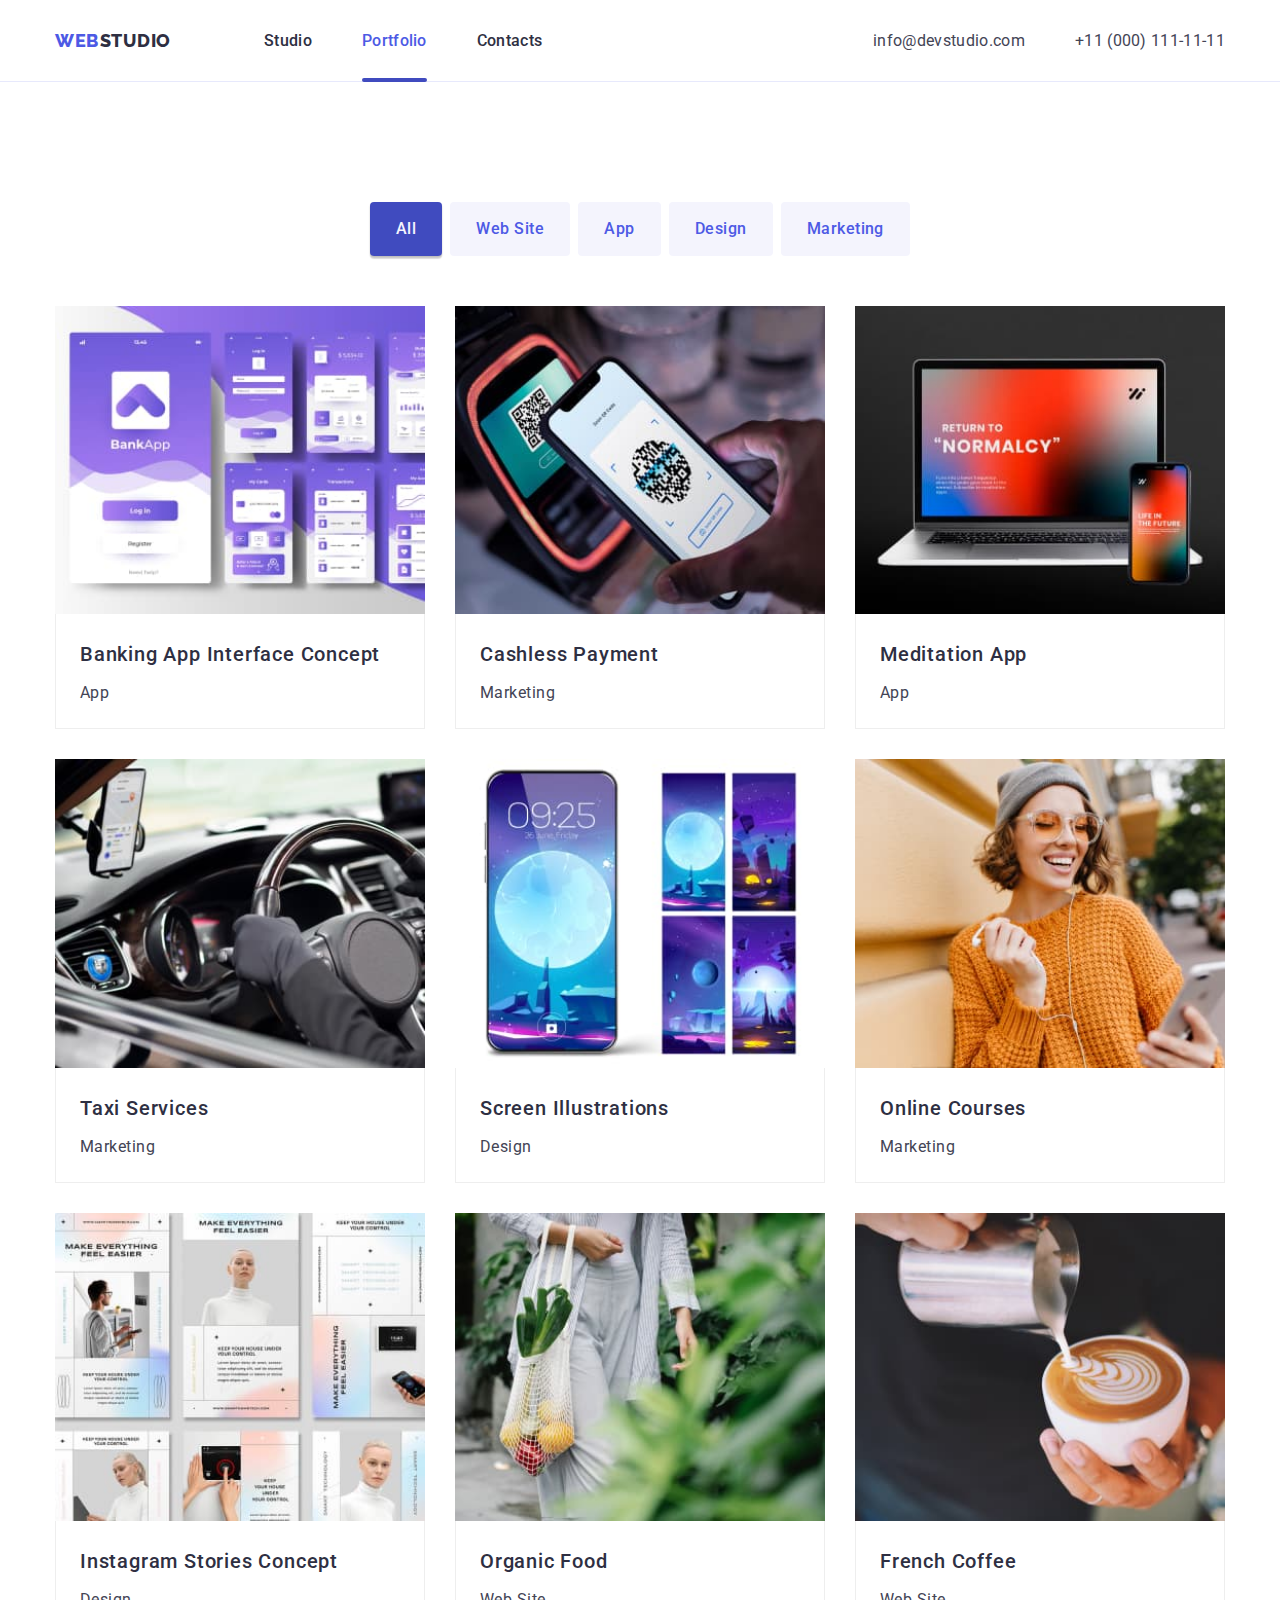
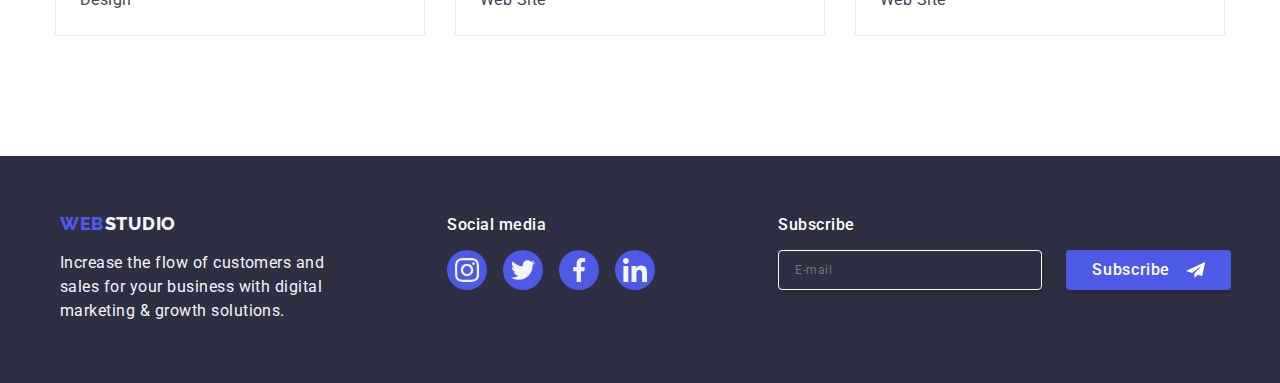
==== portfolio.html @ a4dcc3cc "first commit" ====
<!DOCTYPE html>
<html lang="en">
  <head>
    <meta charset="UTF-8" />
    <meta name="viewport" content="width=device-width, initial-scale=1.0" />
    <title>Portfolio</title>
    <link rel="preconnect" href="https://fonts.googleapis.com" />
    <link rel="preconnect" href="https://fonts.gstatic.com" crossorigin />

    <!-- Fonts -->
    <link
      href="https://fonts.googleapis.com/css2?family=Raleway:wght@800&family=Roboto:wght@400;500;700;900&display=swap"
      rel="stylesheet"
    />
    <!-- Normalizer -->
    <link
      rel="stylesheet"
      href="https://cdnjs.cloudflare.com/ajax/libs/modern-normalize/2.0.0/modern-normalize.min.css"
    />
    <!-- CSS -->
    <link rel="stylesheet" href="./css/styles.css" />
  </head>
  <body>
    <!-- Page Header -->
    <header class="page-header">
      <!-- Navigation -->
      <div class="container menu">
        <nav class="navigation">
          <a class="logo-link" href="index.html">
            <span class="logo">WEB</span>
            <span class="studio">STUDIO</span>
          </a>

          <ul class="nav-menu list">
            <li class="item">
              <a class="page link" href="index.html">Studio</a>
            </li>
            <li class="item">
              <a
                class="page current link"
                href="./portfolio.html"
                rel="noopener norefer"
                >Portfolio</a
              >
            </li>
            <li class="item">
              <a class="page link" href="#">Contacts</a>
            </li>
          </ul>
        </nav>

        <!-- Address -->
        <ul class="contacts-menu list">
          <li class="item">
            <a class="contact link" href="mailto:info@devstudio.com"
              >info@devstudio.com</a
            >
          </li>
          <li class="item">
            <a class="contact link" href="tel:+110001111111"
              >+11 (000) 111-11-11</a
            >
          </li>
        </ul>
      </div>
    </header>
    <!-- Main -->
    <main>
      <!-- Buttons Section -->
      <section class="section">
        <div class="container">
          <ul class="filters list">
            <li class="space">
              <button class="button filter current" type="button">All</button>
            </li>
            <li class="space">
              <button class="button filter" type="button">Web Site</button>
            </li>
            <li class="space">
              <button class="button filter" type="button">App</button>
            </li>
            <li class="space">
              <button class="button filter" type="button">Design</button>
            </li>
            <li class="space">
              <button class="button filter" type="button">Marketing</button>
            </li>
          </ul>

          <!-- Images Section -->
          <ul class="projects list">
            <li class="project-card">
              <a href="#" class="project link">
                <div class="cover">
                  <img
                    src="./images/banking.jpg"
                    alt="banking"
                    width="370"
                    height="294"
                    class="image"
                  />
                  <p class="cover text">
                    14 Stylish and User-Friendly App Design Concepts · Task
                    Manager App · Calorie Tracker App · Exotic Fruit Ecommerce
                    App · Cloud Storage App
                  </p>
                </div>
                <div class="substrate">
                  <h3 class="name">Banking App Interface Concept</h3>
                  <p class="type">App</p>
                </div>
              </a>
            </li>
            <li class="project-card">
              <a href="#" class="project link">
                <div class="cover">
                  <img
                    src="./images/cashless.jpg"
                    alt="cashless payment"
                    width="370"
                    height="294"
                    class="image"
                  />
                  <p class="cover text">
                    14 Stylish and User-Friendly App Design Concepts · Task
                    Manager App · Calorie Tracker App · Exotic Fruit Ecommerce
                    App · Cloud Storage App
                  </p>
                </div>
                <div class="substrate">
                  <h3 class="name">Cashless Payment</h3>
                  <p class="type">Marketing</p>
                </div>
              </a>
            </li>
            <li class="project-card">
              <a href="#" class="project link">
                <div class="cover">
                  <img
                    src="./images/meditation.jpg"
                    alt="meditation app"
                    width="370"
                    height="294"
                    class="image"
                  />
                  <p class="cover text">
                    14 Stylish and User-Friendly App Design Concepts · Task
                    Manager App · Calorie Tracker App · Exotic Fruit Ecommerce
                    App · Cloud Storage App
                  </p>
                </div>
                <div class="substrate">
                  <h3 class="name">Meditation App</h3>
                  <p class="type">App</p>
                </div>
              </a>
            </li>
            <li class="project-card">
              <a href="#" class="project link">
                <div class="cover">
                  <img
                    src="./images/taxiservices.jpg"
                    alt="taxi services"
                    width="370"
                    height="294"
                    class="image"
                  />
                  <p class="cover text">
                    14 Stylish and User-Friendly App Design Concepts · Task
                    Manager App · Calorie Tracker App · Exotic Fruit Ecommerce
                    App · Cloud Storage App
                  </p>
                </div>
                <div class="substrate">
                  <h3 class="name">Taxi Services</h3>
                  <p class="type">Marketing</p>
                </div>
              </a>
            </li>
            <li class="project-card">
              <a href="#" class="project link">
                <div class="cover">
                  <img
                    src="./images/screen.jpg"
                    alt="screen illustrations"
                    width="370"
                    height="294"
                    class="image"
                  />
                  <p class="cover text">
                    14 Stylish and User-Friendly App Design Concepts · Task
                    Manager App · Calorie Tracker App · Exotic Fruit Ecommerce
                    App · Cloud Storage App
                  </p>
                </div>
                <div class="substrate">
                  <h3 class="name">Screen Illustrations</h3>
                  <p class="type">Design</p>
                </div>
              </a>
            </li>
            <li class="project-card">
              <a href="#" class="project link">
                <div class="cover">
                  <img
                    src="./images/onlinecourses.jpg"
                    alt="onlinecourses"
                    width="370"
                    height="294"
                    class="image"
                  />
                  <p class="cover text">
                    14 Stylish and User-Friendly App Design Concepts · Task
                    Manager App · Calorie Tracker App · Exotic Fruit Ecommerce
                    App · Cloud Storage App
                  </p>
                </div>
                <div class="substrate">
                  <h3 class="name">Online Courses</h3>
                  <p class="type">Marketing</p>
                </div>
              </a>
            </li>
            <li class="project-card">
              <a href="#" class="project link">
                <div class="cover">
                  <img
                    src="./images/stories.jpg"
                    alt="stories"
                    width="370"
                    height="294"
                    class="image"
                  />
                  <p class="cover text">
                    14 Stylish and User-Friendly App Design Concepts · Task
                    Manager App · Calorie Tracker App · Exotic Fruit Ecommerce
                    App · Cloud Storage App
                  </p>
                </div>
                <div class="substrate">
                  <h3 class="name">Instagram Stories Concept</h3>
                  <p class="type">Design</p>
                </div>
              </a>
            </li>
            <li class="project-card">
              <a href="#" class="project link">
                <div class="cover">
                  <img
                    src="./images/organic.jpg"
                    alt="organic"
                    width="370"
                    height="294"
                    class="image"
                  />
                  <p class="cover text">
                    14 Stylish and User-Friendly App Design Concepts · Task
                    Manager App · Calorie Tracker App · Exotic Fruit Ecommerce
                    App · Cloud Storage App
                  </p>
                </div>
                <div class="substrate">
                  <h3 class="name">Organic Food</h3>
                  <p class="type">Web Site</p>
                </div>
              </a>
            </li>
            <li class="project-card">
              <a href="#" class="project link">
                <div class="cover">
                  <img
                    src="./images/coffee.jpg"
                    alt="coffee"
                    width="370"
                    height="294"
                    class="image"
                  />
                  <p class="cover text">
                    14 Stylish and User-Friendly App Design Concepts · Task
                    Manager App · Calorie Tracker App · Exotic Fruit Ecommerce
                    App · Cloud Storage App
                  </p>
                </div>
                <div class="substrate">
                  <h3 class="name">French Coffee</h3>
                  <p class="type">Web Site</p>
                </div>
              </a>
            </li>
          </ul>
        </div>
      </section>
      <!-- Footer -->
      <footer class="page-footer">
        <div class="container">
          <div class="footer">
            <div class="footer-address">
              <a class="logo-link" href="index.html">
                <span class="logo">WEB</span>
                <span class="studio-footer">STUDIO</span>
              </a>
              <p class="footer-description">
                Increase the flow of customers and<br />
                sales for your business with digital<br />
                marketing & growth solutions.
              </p>
            </div>

            <div class="footer-block">
              <b class="footer-heading">Social media</b>
              <ul class="social-footer list">
                <li class="circle">
                  <a
                    href="https://www.instagram.com/"
                    target="_blank"
                    rel="nopener norefer"
                    class="link"
                    aria-label="Link to Instagram"
                  >
                    <svg class="icons" width="20" height="20">
                      <use href="./images/icons.svg#instagram"></use>
                    </svg>
                  </a>
                </li>
                <li class="circle">
                  <a
                    href="https://www.twitter.com/"
                    target="_blank"
                    rel="nopener norefer"
                    class="link"
                    aria-label="Link to Twitter"
                  >
                    <svg class="icons" width="16" height="16">
                      <use href="./images/icons.svg#twitter"></use>
                    </svg>
                  </a>
                </li>
                <li class="circle">
                  <a
                    href="https://www.facebook.com/"
                    target="_blank"
                    rel="nopener norefer"
                    class="link"
                    aria-label="Link to Facebook"
                  >
                    <svg class="icons" width="16" height="16">
                      <use href="./images/icons.svg#facebook"></use>
                    </svg>
                  </a>
                </li>
                <li class="circle">
                  <a
                    href="https://www.linkedin.com/"
                    target="_blank"
                    rel="nopener norefer"
                    class="link"
                    aria-label="Link to Linkedin"
                  >
                    <svg class="icons" width="16" height="16">
                      <use href="./images/icons.svg#linkedin"></use>
                    </svg>
                  </a>
                </li>
              </ul>
            </div>
            <div class="footer-block">
              <b class="footer-heading">Subscribe</b>
              <form
                class="footer-form"
                name="signup"
                autocomplete="on"
                novalidate
              >
                <label>
                  <input
                    class="footer-field"
                    type="email"
                    name="email"
                    placeholder="E-mail"
                    required
                  />
                </label>

                <button class="button subscribe" type="submit">
                  Subscribe
                  <svg class="paperplane" width="24" height="24">
                    <use href="./images/icons.svg#paperplane"></use>
                  </svg>
                </button>
              </form>
            </div>
          </div>
        </div>
      </footer>
    </main>
  </body>
</html>
---- css/styles.css ----
/* -- CSS Variables -- */
:root {
  --iris: #4d5ae5;
  --ocean: #404bbf;
  --navy-blue: #2e2f42;
  --slate: #434455;
  --light-slate: #8e8f99;
  --cornflower: #e7e9fc;
  --cloud: #f4f4fd;
  --navy-blue-modal: #2e2f42;
  --grey: #2e2f42;
  --white: #ffffff;
  --dairy: #fcfcfc;
  --green: #31d0aa;
}

h1,
h2,
h3,
h4,
h5,
h6,
p {
  margin: 0;
}

html {
  box-sizing: border-box;
}

*,
*::before,
*::after {
  box-sizing: inherit;
}

img {
  display: block;
  max-width: 100%;
  height: auto;
}

.link {
  text-decoration: none;
  color: inherit;
}
.list {
  list-style: none;
  padding: 0;
  margin: 0;
}
body {
  font-family: "Roboto", sans-serif;
  font-size: 16px;
  letter-spacing: 0.03em;
  color: var(--slate);
  background-color: var(--white);
}
.container {
  width: 1200px;
  padding: 0 15px;
  /* margin-left: 0 auto;
  margin-right: 0 auto; */
  margin: 0 auto;
}

.section {
  padding: 120px 0px;
}
.section.no-top-padding {
  padding-top: 0;
}
/* -- General Style --  */
.navigation,
.nav-menu,
.contacts-menu,
.menu {
  display: flex;
  align-items: center;
}

.logo-link {
  text-decoration: none;
  font-family: "Raleway", sans-serif;
  font-size: 0px;
  font-weight: 800;
}

.logo-link > span {
  font-size: 18px;
  line-height: 1.17;
  letter-spacing: 0.04em;
}
.logo,
.studio {
  display: inline-block;
}

.logo {
  color: var(--iris);
}
.studio {
  color: var(--navy-blue);
}

.button {
  font-family: inherit;
  font-size: 16px;
  font-size: 16px;
  border-radius: 4px;
  letter-spacing: 0.03em;
  cursor: pointer;
  border-color: transparent;

  transition: background-color 250ms cubic-bezier(0.4, 0, 0.2, 1),
    background-color 250ms cubic-bezier(0.4, 0, 0.2, 1);
}
/* End of General Style */

/* Page Header */
.page-header {
  border-bottom: 1px solid var(--cornflower, #e7e9fc);
}

.nav-menu .page,
.contacts-menu .contact {
  color: var(--navy-blue);
  font-size: 16px;
  font-weight: 500;
  line-height: 1.14;
  letter-spacing: 0.02em;
  text-decoration: none;
  display: block;
  padding-top: 32px;
  padding-bottom: 31px;

  transition: color 250ms cubic-bezier(0.4, 0, 0.2, 1),
    color 250ms cubic-bezier(0.4, 0, 0.2, 1);
}
.nav-menu {
  margin-left: 93px;
}

.page {
  position: relative;
  color: var(--iris);
}

.page::after {
  content: "";
  position: absolute;
  left: 0;
  bottom: -1px;
  width: 0;
  height: 4px;
  border-radius: 2px;
  transition: width 250ms ease-in-out, background-color 250ms ease-in-out;
}
.page:hover::after,
.page:focus::after {
  border: 2px solid var(--ocean);
  background-color: var(--ocean);
  width: 100%;
}

.page.current::after {
  content: "";
  position: absolute;
  left: 0;
  bottom: -1px;
  width: 100%;
  height: 4px;
  border-radius: 2px;
  border: 2px solid var(--ocean);
  background-color: var(--ocean);
}

.contacts-menu {
  margin-left: auto;
}
.nav-menu .page:hover,
.nav-menu .page:focus,
.nav-menu .page.current,
.contacts-menu .contact:hover,
.contacts-menu .contact:focus {
  color: var(--iris);
}

.nav-menu .item:not(:last-child),
.contacts-menu .item:not(:last-child) {
  margin-right: 50px;
}

/* --Address-- */

.contacts-menu .contact {
  color: var(--slate);
  font-weight: 400;
}

/* --Main-- */
/* --Hero Section-- */
.hero {
  padding: 200px 0;
  text-align: center;
  background-color: var(--navy-blue);

  background-image: linear-gradient(
      rgba(46, 47, 66, 0.78),
      rgba(46, 47, 66, 0.78)
    ),
    url(../images/people-office-1.jpg);
  background-repeat: no-repeat;
  background-position: center;
  background-size: cover;
  height: 600px;
}

.hero-title {
  color: var(--white);
  text-align: center;
  font-size: 56px;
  font-weight: 700;
  line-height: 1.07;
  letter-spacing: 0.04em;
  margin-bottom: 30px;
}

.button.primary {
  color: var(--white);
  background-color: var(--iris);
  line-height: 1.87;
  letter-spacing: 0.06em;
  font-weight: 500;
  padding: 10px 32px;
  box-shadow: 0px 4px 4px rgba(0, 0, 0, 0.15);
}

.button.primary:hover,
.button.primary:focus {
  background-color: var(--ocean);
  box-shadow: 0px 3px 1px rgba(0, 0, 0, 0.1) 0px 1px 2px rgba(0, 0, 0, 0.08),
    0px, 2px, 2px, rgba(0, 0, 0, 0.12);
}

.button.filter {
  color: var(--iris);
  background: var(--cloud);
  font-weight: 500;
  line-height: 1.62;
  padding: 12px 24px;
}
.filters {
  display: flex;
  justify-content: center;
  margin-bottom: 50px;
}

.filters .button.filter {
  transition: background-color 250ms cubic-bezier(0.4, 0, 0.2, 1),
    background-color 250ms cubic-bezier(0.4, 0, 0.2, 1);
}

.filters .space + .space {
  margin-left: 8px;
}
.button.filter:hover,
.button.filter:focus,
.button.filter.current {
  background-color: var(--ocean);
  color: var(--cloud);
  box-shadow: 0px 3px 1px rgba(0, 0, 0, 0.1), 0px 1px 2px rgba(0, 0, 0, 0.08),
    0px 2px 2px rgba(0, 0, 0, 0.12);
}

/* ICONS */

.partners .item {
  transition: background-color 250ms cubic-bezier(0.4, 0, 0.2, 1),
    color 250ms cubic-bezier(0.4, 0, 0.2, 1);
}

.partners .item:hover,
.partners .item:focus {
  color: var(--ocean);
  border-color: var(--ocean);
}

.circle:hover,
.circle:focus {
  background-color: var(--green);
}

.benefits .icon {
  background: var(--cloud, #f4f4fd);
  width: 264px;
  height: 112px;
  border-radius: 4px;
  align-items: center;
  justify-content: center;
  display: flex;
  margin-bottom: 8px;
}

/* -- Section 1 -- */
.benefits {
  display: flex;
  flex-wrap: wrap;
  margin-left: -30px;
  margin-top: -30px;
}

.benefits .item {
  flex-basis: calc(100% / 4 - 30px);
  margin-left: 30px;
  margin-top: 30px;
}

.benefits .title {
  color: var(--navyblue);
  font-size: 20px;
  font-weight: 500;
  line-height: 1.14;
  margin-bottom: 10px;
}
.benefits .description {
  color: var(--slate);
  font-size: 16px;
  font-weight: 400;
  line-height: 1.71; /* 150% */
}

/* --Services Section-- */
.what-we-do {
  flex-wrap: wrap;
  display: flex;
  margin-left: -30px;
  margin-top: -30px;
}
.what-we-do .item {
  flex-basis: calc(100% / 3 - 30px);
  margin-left: 30px;
  margin-top: 30px;
}

.section-title {
  color: var(--navyblue);
  text-align: center;
  font-size: 36px;
  font-weight: 700;
  line-height: 1.17;
  margin-bottom: 50px;
}

/* -- People Section / Team -- */
.team {
  display: flex;
  flex-wrap: wrap;
  margin-top: -30px;
  margin-left: -30px;
}

.team .item {
  flex-basis: calc(100% / 4 - 30px);
  margin-top: 30px;
  margin-left: 30px;
  border-radius: 0px 0px 4px 4px;
  background: var(--white, #fff);
  box-shadow: 0px 2px 1px 0px rgba(46, 47, 66, 0.08),
    0px 1px 1px 0px rgba(46, 47, 66, 0.16),
    0px 1px 6px 0px rgba(46, 47, 66, 0.08);
  padding-bottom: 30px;
}

.bg-team {
  background-color: var(--cloud);
}

.team .name,
.team .position {
  line-height: 1.19;
  text-align: center;
}

.team .name {
  color: var(--navyblue);
  font-size: 20px;
  font-weight: 500;
  padding-top: 30px;
  padding-bottom: 10px;
}

.team .position {
  color: var(--slate);
  font-size: 16px;
  font-weight: 400;
  letter-spacing: 0.02em;
}

.substrate {
  background-color: var(--white);
  padding: 20px 24px;
  border: 1px solid #eeeeee;
  border-top: 0;
}

.socialmedia {
  display: flex;
  justify-content: center;
  gap: 24px;
  padding-top: 10px;
}

.circle {
  background-color: #4d5ae5;
  width: 40px;
  height: 40px;
  border-radius: 50px;
}

.socialmedia .circle {
  width: 40px;
  height: 40px;
}
.socialmedia .icons {
  fill: currentColor;
}
.socialmedia .link {
  display: flex;
  width: 100%;
  height: 100%;
  align-items: center;
  justify-content: center;
  border-radius: 50%;
  color: var(--cloud);
  background-color: var(--iris);

  transition: background-color 250ms cubic-bezier(0.4, 0, 0.2, 1),
    color 250ms cubic-bezier(0.4, 0, 0.2, 1);
}
.socialmedia .link:hover,
.socialmedia .link:focus {
  background-color: var(--ocean);
}

/* Customers */

.partners {
  display: flex;
  align-items: center;
  justify-content: center;
  gap: 24px;
  /* width: 168px;
  height: 88px; */
}
.partners .item {
  color: var(--light-slate);
  background: var(--white);
  border: 1px solid var(--lightslate, #8e8f99);
  border-radius: 4px;
  width: 168px;
  height: 88px;
}
.partners .item {
  display: flex;
  align-items: center;
  justify-content: center;
}
.partners .icons {
  fill: currentColor;
  width: 104px;
  height: 56px;
}

.partners .link {
  display: flex;
  height: 100%;
  width: 100%;
  justify-content: center;
  align-items: center;
}

/* --Footer-- */

.page-footer {
  padding-top: 60px;
  padding-bottom: 60px;
  padding-left: 60px;
  background: var(--navy-blue);
}

.studio-footer {
  color: var(--cloud);
}

.logo-link.footer {
  margin-bottom: 20px;
}

.footer-description {
  color: var(--cloud);
  font-size: 16px;
  line-height: 1.5;
  font-weight: 400;
  padding-top: 17px;
}
.footer {
  display: flex;
  flex-wrap: wrap;
  margin-top: -12px;
  margin-left: -50px;
  align-items: baseline;
}
.footer-block {
  margin-left: 123px;
  margin-top: 12px;
}
.footer-heading {
  color: var(--white);
  font-weight: 500;
}
.footer-address {
  margin-top: -12px;
  margin-left: 25px;
}
.social-footer {
  display: flex;
  /* justify-content: center;
  align-items: center; */
  padding-top: 16px;
  gap: 16px;
}
.social-footer .link {
  display: flex;
  color: var(--cloud);
}
.social-footer .icons {
  height: 24px;
  width: 24px;
  display: flex;
  align-items: center;
  fill: currentColor;
}
.social-footer .circle {
  display: flex;
  align-items: center;
  justify-content: center;
  color: var(--cloud);

  transition: background-color 250ms cubic-bezier(0.4, 0, 0.2, 1),
    color 250ms cubic-bezier(0.4, 0, 0.2, 1);
}

.footer-form {
  display: flex;
  text-align: center;
  padding-top: 16px;
  gap: 24px;
}
.footer-field {
  background-color: transparent;
  border: 1px solid var(--white);
  border-radius: 4px;
  box-shadow: 0px 4px 4px 0px rgba(0, 0, 0, 0.15);
  width: 264px;
  height: 40px;
  flex-shrink: 0;
  font-size: 12px;
  font-weight: 400;
  letter-spacing: 0.48px;
  color: var(--white);
  padding: 8px 16px;
  transition-property: border;
  transition: 250ms cubic-bezier(0.4, 0, 0.2, 1);
}

.button.subscribe {
  display: inline-flex;
  text-align: center;
  padding: 8px 24px;
  justify-content: center;
  align-items: center;
  gap: 16px;

  color: var(--white);
  background-color: var(--iris);
  border-radius: 4px;
  line-height: 24px;
  letter-spacing: 0.64px;
  font-weight: 500;
  font-size: 16px;
  box-shadow: 0px 4px 4px rgba(0, 0, 0, 0.15);

  width: 165px;
  height: 40px;

  transition: background-color 250ms cubic-bezier(0.4, 0, 0.2, 1);
}

.button.subscribe:hover,
.button.subscribe:focus {
  background-color: var(--ocean);
  color: var(--white);
}

/* --Portfolio Images-- */

.project .name {
  color: var(--navy-blue);
  font-size: 20px;
  font-weight: 500;
  line-height: 2; /* 120% */
  letter-spacing: 0.04em;
  margin-bottom: 4px;
}

.project .type {
  color: var(--slate);
  font-size: 16px;
  font-weight: 400;
  line-height: 1.87;
}
.projects {
  display: flex;
  flex-wrap: wrap;
  margin-left: -30px;
  margin-top: -30px;

  /* transition: box-shadow 250ms cubic-bezier(0.4, 0, 0.2, 1),
    box-shadow 250ms cubic-bezier(0.4, 0, 0.2, 1); */
}
.project-card {
  flex-basis: calc(100% / 3 - 30px);
  margin-left: 30px;
  margin-top: 30px;

  transition: box-shadow 250ms cubic-bezier(0.4, 0, 0.2, 1),
    box-shadow 250ms cubic-bezier(0.4, 0, 0.2, 1);
}
.project-card:hover {
  box-shadow: 0px 2px 1px 0px rgba(46, 47, 66, 0.08),
    0px 1px 1px 0px rgba(46, 47, 66, 0.16),
    0px 1px 6px 0px rgba(46, 47, 66, 0.08);
}
.cover {
  position: relative;
  overflow: hidden;
}
.cover .text {
  position: absolute;
  top: 0;
  height: 100%;
  width: 100%;
  padding: 30px;
  font-size: 16px;
  font-weight: 400;
  line-height: 24px;
  letter-spacing: 0.32px;
  color: var(--cloud);
  background-color: var(--iris);
  transform: translateY(101%);
  transition: transform 250ms ease-in-out;
}
.cover:hover .text {
  transform: translateY(0);
}

/* MODAL WINDOW */
.backdrop {
  position: fixed;
  top: 0;
  left: 0;
  width: 100%;
  height: 100%;
  background-color: rgba(0, 0, 0, 0.2);
  opacity: 1;

  transition: opacity 250ms cubic-bezier(0.4, 0, 0.2, 1);
}

.modal {
  position: absolute;
  top: 50%;
  left: 50%;
  width: 408px;
  /* height: 584px; */
  height: auto;
  background-color: var(--dairy);
  box-shadow: 0px 2px 1px 0px rgba(0, 0, 0, 0.2),
    0px 1px 3px 0px rgba(0, 0, 0, 0.12), 0px 1px 1px 0px rgba(0, 0, 0, 0.14);
  border-radius: 4px;
  flex-shrink: 0;

  transform: translate(-50%, -50%) scale(1);
  transition: transform 250ms cubic-bezier(0.4, 0, 0.2, 1);

  padding: 72px 24px 34px 24px;
}

.backdrop.is-hidden .modal {
  transform: translate(-50%, -50%) scale(0);
}

.close {
  position: absolute;
  top: 24px;
  right: 24px;
  padding: 0px;

  display: flex;
  justify-content: center;
  align-items: center;
  flex-shrink: 0;

  width: 24px;
  height: 24px;

  background-color: var(--cornflower);
  color: var(--navy-blue);
  border: 1px solid rgba(0, 0, 0, 0.1);
  border-radius: 15px;
  cursor: pointer;

  transition: color 250ms cubic-bezier(0.4, 0, 0.2, 1),
    background-color 250ms ease-in-out;
}

.x-close {
  width: 8px;
  height: 8px;
  fill: currentColor;
}

.close:hover,
.close:focus {
  background-color: var(--ocean);
  color: var(--white);
}
/* .x-close:hover,
.x-close:focus {
  fill: var(--white);
} */
.is-hidden {
  visibility: none;
  opacity: 0;
  pointer-events: none;
}

/* Modal Form */
.suggestion {
  width: 360px;
  height: 24px;
  font-weight: 500;
  font-size: 16px;
  font-style: normal;
  line-height: 24px;
  letter-spacing: 0.32px;
  text-align: center;

  color: var(--navy-blue);
  /* margin: 72px 24px 34px 24px; */
  margin-bottom: 30px;
}
.form {
  display: block;
  /* width: 360px;
  height: 360px; */
}

.column {
  display: block;
  position: relative;
}

.field {
  display: block;
  position: relative;
  flex-direction: column;
  /* margin-left: 24px;
  margin-right: 24px; */
  margin-top: 8px;
}
.field:not(:last-child) {
  /* margin-bottom: 18px; */
  /* margin-bottom: 26px; */
}

.label {
  position: absolute;
  top: -16px;
  font-size: 12px;
  font-weight: 400;
  line-height: 14px;
  /* line-height: 0.87px; */
  letter-spacing: 0.48px;
  color: var(--light-slate);
}
/* .label:not(:first-child) {
  padding-top: 8px;
} */

.input,
.textarea {
  width: 100%;
  /* margin: 0 0 8px 0; */
  padding: 11px 16px 11px 40px;
  border: 1px solid rgba(33, 33, 33, 0.2);
  border-radius: 4px;

  line-height: 14px;
  letter-spacing: 0.48px;

  font-size: 14px;
  font-weight: 400;

  color: var(--navy-blue);
  transition: border-color 250ms cubic-bezier(0.4, 0, 0.2, 1);
}
.input:hover,
.input:focus,
.textarea:hover,
.textarea:focus {
  outline: none;
  border-color: var(--iris);
}
.input {
  margin-bottom: 26px;
}

.textarea {
  height: 120px;
  flex-shrink: 0;
  resize: none;
  padding-left: 12px;
  margin-bottom: 16px;
}
.textarea::placeholder {
  color: var(--navyblue-modal, rgba(46, 47, 66, 0.4));
  font-size: 12px;
  font-weight: 400;
}

.formicon {
  position: absolute;
  left: 16px;
  top: 35%;

  transform: translateY(-50%);
  fill: currentColor;
  transition: fill 250ms cubic-bezier(0.4, 0, 0.2, 1);
}
.input:hover + .formicon,
.input:focus + .formicon {
  fill: var(--iris);
}

.agreement {
  position: relative;
  display: flex;
  /* flex-shrink: 0; */
  justify-content: flex-start;
  align-items: center;
  gap: 8px;
  top: 0;
  left: 0;

  /* margin: 0 0 24px 22px; */
  margin-bottom: 26px;

  font-size: 12px;
  font-weight: 400;
  line-height: 14px;
  letter-spacing: 0.48px;
}

.terms {
  color: var(--iris);
  text-decoration-line: underline;
  cursor: pointer;
}

.form-checkbox-icon {
  position: absolute;
  fill: none;
  /* stroke-width: 1px;
  stroke: var(--navyblue, rgba(46, 47, 66, 0.4)); */
  border: 1px solid var(--light-slate);
  border-radius: 2px;
  margin-right: 7px;
  width: 16px;
  height: 16px;

  transition: background-color 250ms cubic-bezier(0.4, 0, 0.2, 1),
    border-color 250ms cubic-bezier(0.4, 0, 0.2, 1),
    fill 250ms cubic-bezier(0.4, 0, 0.2, 1);

  cursor: pointer;
}

.form-checkbox:checked + .form-checkbox-icon {
  background-color: var(--iris);
  border-color: var(--iris);
  fill: var(--cloud);
}

.button.center {
  display: block;
  text-align: center;
  margin: 0 auto;
  /* margin-bottom: 24px; */

  color: var(--white);
  background-color: var(--iris);
  line-height: 24px;
  letter-spacing: 0.64px;
  font-weight: 500;
  font-size: 16px;
  padding: 16px 32px;
  box-shadow: 0px 4px 4px rgba(0, 0, 0, 0.15);

  width: 169px;
  height: 56px;

  transition: background-color 250ms cubic-bezier(0.4, 0, 0.2, 1);
}

.button.center:hover,
.button.center:focus {
  background-color: var(--ocean);
  color: var(--white);
}
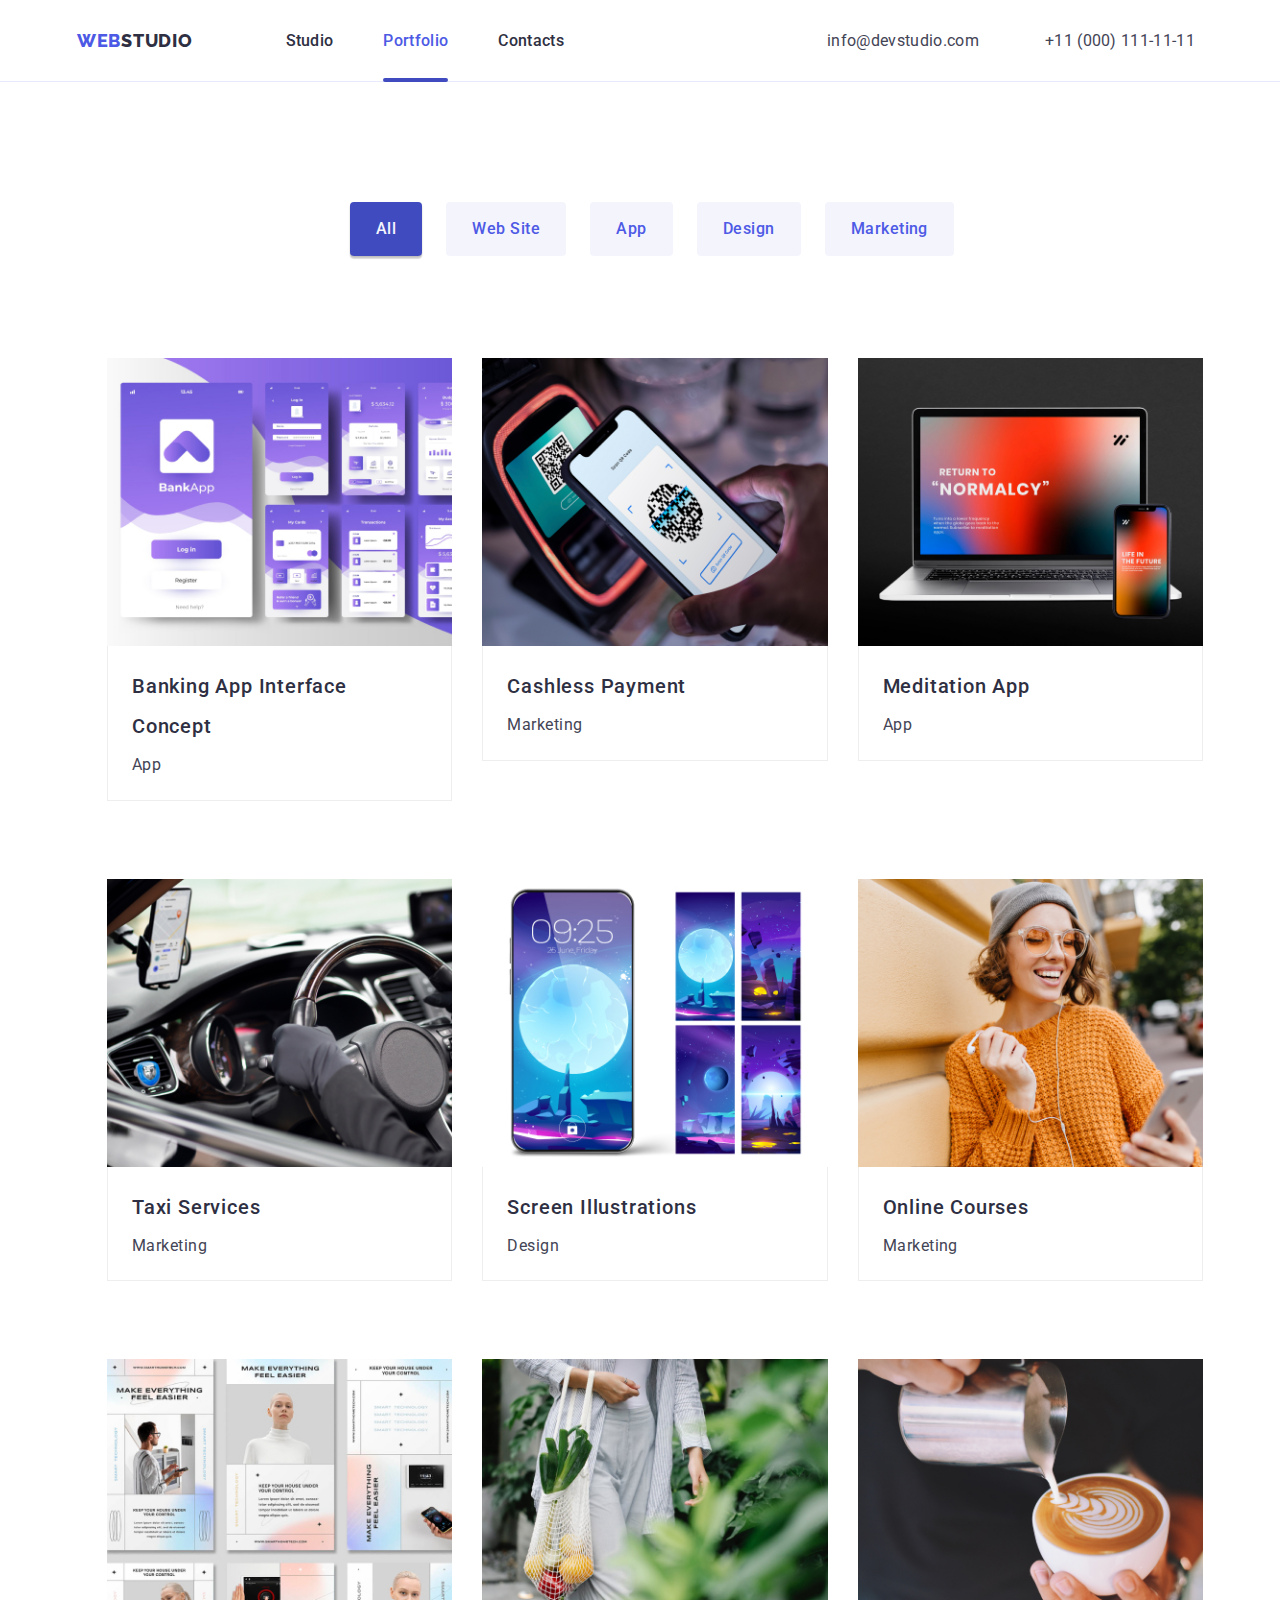
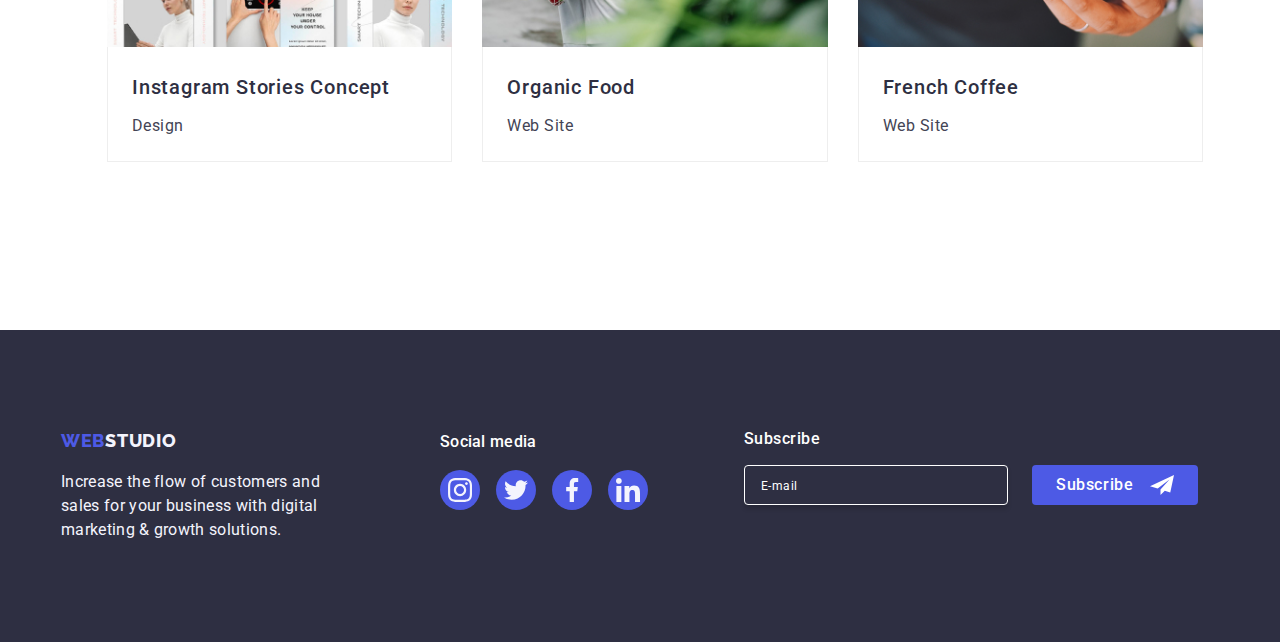
==== commit 0b66c6c8: "commit" ====
--- a/portfolio.html
+++ b/portfolio.html
@@ -10,13 +10,11 @@
     <!-- Fonts -->
     <link
       href="https://fonts.googleapis.com/css2?family=Raleway:wght@800&family=Roboto:wght@400;500;700;900&display=swap"
-      rel="stylesheet"
-    />
+      rel="stylesheet" />
     <!-- Normalizer -->
     <link
       rel="stylesheet"
-      href="https://cdnjs.cloudflare.com/ajax/libs/modern-normalize/2.0.0/modern-normalize.min.css"
-    />
+      href="https://cdnjs.cloudflare.com/ajax/libs/modern-normalize/2.0.0/modern-normalize.min.css" />
     <!-- CSS -->
     <link rel="stylesheet" href="./css/styles.css" />
   </head>
@@ -27,8 +25,7 @@
       <div class="container menu">
         <nav class="navigation">
           <a class="logo-link" href="index.html">
-            <span class="logo">WEB</span>
-            <span class="studio">STUDIO</span>
+            <span class="logo">WEB</span><span class="studio">STUDIO</span>
           </a>
 
           <ul class="nav-menu list">
@@ -62,6 +59,17 @@
             >
           </li>
         </ul>
+
+        <!-- Mobile Hamburger -->
+        <button
+          type="button"
+          class="menu-toggle js-open-menu"
+          aria-expanded="false"
+          aria-controls="mobile-menu">
+          <svg class="hamburger-menu-icon" width="32" height="22">
+            <use href="./images/icons.svg#hamburger"></use>
+          </svg>
+        </button>
       </div>
     </header>
     <!-- Main -->
@@ -93,12 +101,15 @@
               <a href="#" class="project link">
                 <div class="cover">
                   <img
-                    src="./images/banking.jpg"
+                    srcset="
+                      ./images/banking-app.jpg    1x,
+                      ./images/banking-app@2x.jpg 2x
+                    "
+                    src="./images/banking-app.jpg"
                     alt="banking"
                     width="370"
                     height="294"
-                    class="image"
-                  />
+                    class="image" />
                   <p class="cover text">
                     14 Stylish and User-Friendly App Design Concepts · Task
                     Manager App · Calorie Tracker App · Exotic Fruit Ecommerce
@@ -115,12 +126,15 @@
               <a href="#" class="project link">
                 <div class="cover">
                   <img
-                    src="./images/cashless.jpg"
+                    srcset="
+                      ./images/cashless-payment.jpg    1x,
+                      ./images/cashless-payment@2x.jpg 2x
+                    "
+                    src="./images/cashless-payment.jpg"
                     alt="cashless payment"
                     width="370"
                     height="294"
-                    class="image"
-                  />
+                    class="image" />
                   <p class="cover text">
                     14 Stylish and User-Friendly App Design Concepts · Task
                     Manager App · Calorie Tracker App · Exotic Fruit Ecommerce
@@ -137,12 +151,15 @@
               <a href="#" class="project link">
                 <div class="cover">
                   <img
-                    src="./images/meditation.jpg"
+                    srcset="
+                      ./images/meditation-app.jpg    1x,
+                      ./images/meditation-app@2x.jpg 2x
+                    "
+                    src="./images/meditation-app.jpg"
                     alt="meditation app"
                     width="370"
                     height="294"
-                    class="image"
-                  />
+                    class="image" />
                   <p class="cover text">
                     14 Stylish and User-Friendly App Design Concepts · Task
                     Manager App · Calorie Tracker App · Exotic Fruit Ecommerce
@@ -159,12 +176,15 @@
               <a href="#" class="project link">
                 <div class="cover">
                   <img
-                    src="./images/taxiservices.jpg"
+                    srcset="
+                      ./images/taxi-service.jpg    1x,
+                      ./images/taxi-service@2x.jpg 2x
+                    "
+                    src="./images/taxi-service.jpg"
                     alt="taxi services"
                     width="370"
                     height="294"
-                    class="image"
-                  />
+                    class="image" />
                   <p class="cover text">
                     14 Stylish and User-Friendly App Design Concepts · Task
                     Manager App · Calorie Tracker App · Exotic Fruit Ecommerce
@@ -181,12 +201,15 @@
               <a href="#" class="project link">
                 <div class="cover">
                   <img
-                    src="./images/screen.jpg"
+                    srcset="
+                      ./images/screen-illustrations.jpg    1x,
+                      ./images/screen-illustrations@2x.jpg 2x
+                    "
+                    src="./images/screen-illustrations.jpg"
                     alt="screen illustrations"
                     width="370"
                     height="294"
-                    class="image"
-                  />
+                    class="image" />
                   <p class="cover text">
                     14 Stylish and User-Friendly App Design Concepts · Task
                     Manager App · Calorie Tracker App · Exotic Fruit Ecommerce
@@ -203,12 +226,15 @@
               <a href="#" class="project link">
                 <div class="cover">
                   <img
-                    src="./images/onlinecourses.jpg"
+                    srcset="
+                      ./images/online-courses.jpg    1x,
+                      ./images/online-courses@2x.jpg 2x
+                    "
+                    src="./images/online-courses.jpg"
                     alt="onlinecourses"
                     width="370"
                     height="294"
-                    class="image"
-                  />
+                    class="image" />
                   <p class="cover text">
                     14 Stylish and User-Friendly App Design Concepts · Task
                     Manager App · Calorie Tracker App · Exotic Fruit Ecommerce
@@ -225,12 +251,15 @@
               <a href="#" class="project link">
                 <div class="cover">
                   <img
-                    src="./images/stories.jpg"
+                    srcset="
+                      ./images/instagram-stories.jpg    1x,
+                      ./images/instagram-stories@2x.jpg 2x
+                    "
+                    src="./images/instagram-stories.jpg"
                     alt="stories"
                     width="370"
                     height="294"
-                    class="image"
-                  />
+                    class="image" />
                   <p class="cover text">
                     14 Stylish and User-Friendly App Design Concepts · Task
                     Manager App · Calorie Tracker App · Exotic Fruit Ecommerce
@@ -247,12 +276,15 @@
               <a href="#" class="project link">
                 <div class="cover">
                   <img
-                    src="./images/organic.jpg"
+                    srcset="
+                      ./images/organic-food.jpg    1x,
+                      ./images/organic-food@2x.jpg 2x
+                    "
+                    src="./images/organic-food.jpg"
                     alt="organic"
                     width="370"
                     height="294"
-                    class="image"
-                  />
+                    class="image" />
                   <p class="cover text">
                     14 Stylish and User-Friendly App Design Concepts · Task
                     Manager App · Calorie Tracker App · Exotic Fruit Ecommerce
@@ -269,12 +301,15 @@
               <a href="#" class="project link">
                 <div class="cover">
                   <img
-                    src="./images/coffee.jpg"
+                    srcset="
+                      ./images/fresh-coffee.jpg    1x,
+                      ./images/fresh-coffee@2x.jpg 2x
+                    "
+                    src="./images/fresh-coffee.jpg"
                     alt="coffee"
                     width="370"
                     height="294"
-                    class="image"
-                  />
+                    class="image" />
                   <p class="cover text">
                     14 Stylish and User-Friendly App Design Concepts · Task
                     Manager App · Calorie Tracker App · Exotic Fruit Ecommerce
@@ -290,105 +325,85 @@
           </ul>
         </div>
       </section>
+
       <!-- Footer -->
       <footer class="page-footer">
-        <div class="container">
-          <div class="footer">
-            <div class="footer-address">
-              <a class="logo-link" href="index.html">
-                <span class="logo">WEB</span>
-                <span class="studio-footer">STUDIO</span>
-              </a>
-              <p class="footer-description">
-                Increase the flow of customers and<br />
-                sales for your business with digital<br />
-                marketing & growth solutions.
-              </p>
-            </div>
-
-            <div class="footer-block">
-              <b class="footer-heading">Social media</b>
-              <ul class="social-footer list">
-                <li class="circle">
-                  <a
-                    href="https://www.instagram.com/"
-                    target="_blank"
-                    rel="nopener norefer"
-                    class="link"
-                    aria-label="Link to Instagram"
-                  >
-                    <svg class="icons" width="20" height="20">
-                      <use href="./images/icons.svg#instagram"></use>
-                    </svg>
-                  </a>
-                </li>
-                <li class="circle">
-                  <a
-                    href="https://www.twitter.com/"
-                    target="_blank"
-                    rel="nopener norefer"
-                    class="link"
-                    aria-label="Link to Twitter"
-                  >
-                    <svg class="icons" width="16" height="16">
-                      <use href="./images/icons.svg#twitter"></use>
-                    </svg>
-                  </a>
-                </li>
-                <li class="circle">
-                  <a
-                    href="https://www.facebook.com/"
-                    target="_blank"
-                    rel="nopener norefer"
-                    class="link"
-                    aria-label="Link to Facebook"
-                  >
-                    <svg class="icons" width="16" height="16">
-                      <use href="./images/icons.svg#facebook"></use>
-                    </svg>
-                  </a>
-                </li>
-                <li class="circle">
-                  <a
-                    href="https://www.linkedin.com/"
-                    target="_blank"
-                    rel="nopener norefer"
-                    class="link"
-                    aria-label="Link to Linkedin"
-                  >
-                    <svg class="icons" width="16" height="16">
-                      <use href="./images/icons.svg#linkedin"></use>
-                    </svg>
-                  </a>
-                </li>
-              </ul>
-            </div>
-            <div class="footer-block">
-              <b class="footer-heading">Subscribe</b>
-              <form
-                class="footer-form"
-                name="signup"
-                autocomplete="on"
-                novalidate
-              >
-                <label>
-                  <input
-                    class="footer-field"
-                    type="email"
-                    name="email"
-                    placeholder="E-mail"
-                    required
-                  />
-                </label>
-
-                <button class="button subscribe" type="submit">
-                  Subscribe
-                  <svg class="paperplane" width="24" height="24">
-                    <use href="./images/icons.svg#paperplane"></use>
+        <div class="footer-container container">
+          <div class="footer-container-1">
+            <a href="./index.html" class="logo-link footer-logo">
+              <span class="logo">WEB</span
+              ><span class="studio-footer">STUDIO</span>
+            </a>
+            <p class="footer-description">
+              Increase the flow of customers and <br />
+              sales for your business with digital <br />
+              marketing & growth solutions.
+            </p>
+          </div>
+          <div class="footer-container-2">
+            <p class="footer-description">Social media</p>
+            <ul class="footer-description-list list">
+              <li class="footer-description-item">
+                <a
+                  href="https://instagram.com"
+                  target="_blank"
+                  rel="noopener noreferrer">
+                  <svg class="footer-icon">
+                    <use href="./images/icons.svg#instagram"></use>
                   </svg>
-                </button>
-              </form>
-            </div>
+                </a>
+              </li>
+              <li class="footer-description-item">
+                <a
+                  href="https://twitter.com"
+                  target="_blank"
+                  rel="noopener
+                    noreferrer">
+                  <svg class="footer-icon">
+                    <use href="./images/icons.svg#twitter"></use>
+                  </svg>
+                </a>
+              </li>
+              <li class="footer-description-item">
+                <a
+                  href="https://facebook.com"
+                  target="_blank"
+                  rel="noopener noreferrer">
+                  <svg class="footer-icon">
+                    <use href="./images/icons.svg#facebook"></use>
+                  </svg>
+                </a>
+              </li>
+              <li class="footer-description-item">
+                <a
+                  href="https://linkedin.com"
+                  target="_blank"
+                  rel="noopener noreferrer">
+                  <svg class="footer-icon">
+                    <use href="./images/icons.svg#linkedin"></use>
+                  </svg>
+                </a>
+              </li>
+            </ul>
+          </div>
+          <div class="footer-container-3 footer-form">
+            <form name="subscribe_form" autocomplete="on" method="">
+              <label class="footer-form_label"
+                ><span>Subscribe</span>
+                <input
+                  type="email"
+                  name="email"
+                  placeholder="E-mail"
+                  class="footer-form-input"
+                  required />
+              </label>
+              <button type="submit" class="footer-form-button">
+                Subscribe
+                <svg class="footer-form-svgsubscribe">
+                  <use href="./images/icons.svg#paper-plane"></use>
+                </svg>
+              </button>
+            </form>
           </div>
         </div>
       </footer>
--- a/css/styles.css
+++ b/css/styles.css
@@ -40,57 +40,104 @@
   height: auto;
 }
 
-.link {
+.link,
+a {
   text-decoration: none;
   color: inherit;
 }
+
 .list {
   list-style: none;
   padding: 0;
   margin: 0;
 }
+
 body {
   font-family: "Roboto", sans-serif;
   font-size: 16px;
   letter-spacing: 0.03em;
   color: var(--slate);
   background-color: var(--white);
-}
+  overflow-x: hidden;
+}
+
 .container {
-  width: 1200px;
-  padding: 0 15px;
-  /* margin-left: 0 auto;
-  margin-right: 0 auto; */
+  width: 100%;
+  padding: 0 16px;
   margin: 0 auto;
+
+  @media screen and (min-width: 768px) {
+    width: 768px;
+    margin: 0 auto;
+  }
+
+  @media screen and (min-width: 1158px) {
+    width: 1158px;
+    margin: 0 auto;
+  }
 }
 
 .section {
-  padding: 120px 0px;
-}
+  padding: 96px 0px;
+  width: 100%;
+
+  @media screen and (min-width: 768px) {
+    padding: 96px 0;
+    width: 100%;
+  }
+
+  @media screen and (min-width: 1158px) {
+    padding: 120px 0px;
+    width: 100%;
+  }
+}
+
 .section.no-top-padding {
   padding-top: 0;
-}
+
+  @media screen and (max-width: 1158px) {
+    display: none;
+  }
+}
+
 /* -- General Style --  */
 .navigation,
 .nav-menu,
 .contacts-menu,
-.menu {
+.menu,
+.menu-toggle {
   display: flex;
   align-items: center;
 }
 
+/* Hamburger Icon */
+.menu-toggle {
+  display: flex;
+  align-items: center;
+  justify-content: center;
+  margin-left: auto;
+  background-color: transparent;
+  cursor: pointer;
+  border: none;
+  outline: none;
+
+  @media screen and (min-width: 768px) {
+    display: none;
+  }
+
+}
+
 .logo-link {
-  text-decoration: none;
   font-family: "Raleway", sans-serif;
-  font-size: 0px;
   font-weight: 800;
 }
 
-.logo-link > span {
+.logo-link>span {
   font-size: 18px;
   line-height: 1.17;
   letter-spacing: 0.04em;
 }
+
 .logo,
 .studio {
   display: inline-block;
@@ -99,6 +146,7 @@
 .logo {
   color: var(--iris);
 }
+
 .studio {
   color: var(--navy-blue);
 }
@@ -115,11 +163,18 @@
   transition: background-color 250ms cubic-bezier(0.4, 0, 0.2, 1),
     background-color 250ms cubic-bezier(0.4, 0, 0.2, 1);
 }
+
 /* End of General Style */
 
 /* Page Header */
 .page-header {
-  border-bottom: 1px solid var(--cornflower, #e7e9fc);
+  border-bottom: 1px solid var(--cornflower);
+
+  @media screen and (max-width: 767px) {
+    height: 70px;
+    display: flex;
+  }
+
 }
 
 .nav-menu .page,
@@ -137,13 +192,45 @@
   transition: color 250ms cubic-bezier(0.4, 0, 0.2, 1),
     color 250ms cubic-bezier(0.4, 0, 0.2, 1);
 }
+
+.contacts-menu .contact {
+  @media screen and (min-width: 768px) {
+    padding: 8px;
+  }
+}
+
 .nav-menu {
   margin-left: 93px;
 }
+
+.contacts-menu {
+  margin-left: auto;
+
+  @media screen and (min-width: 768px) {
+    display: block;
+  }
+
+  @media screen and (min-width: 1158px) {
+    display: flex;
+  }
+}
+
 
 .page {
   position: relative;
   color: var(--iris);
+}
+
+.menu .nav-menu,
+.menu .contacts-menu {
+  @media screen and (max-width: 767px) {
+    display: none;
+  }
+}
+
+.menu {
+  display: flex;
+  justify-content: space-between;
 }
 
 .page::after {
@@ -156,6 +243,7 @@
   border-radius: 2px;
   transition: width 250ms ease-in-out, background-color 250ms ease-in-out;
 }
+
 .page:hover::after,
 .page:focus::after {
   border: 2px solid var(--ocean);
@@ -175,9 +263,6 @@
   background-color: var(--ocean);
 }
 
-.contacts-menu {
-  margin-left: auto;
-}
 .nav-menu .page:hover,
 .nav-menu .page:focus,
 .nav-menu .page.current,
@@ -186,9 +271,24 @@
   color: var(--iris);
 }
 
-.nav-menu .item:not(:last-child),
+.nav-menu .item:not(:last-child) {
+  @media screen and (min-width: 768px) {
+    margin-right: 40px;
+  }
+
+  @media screen and (min-width: 1158px) {
+    margin-right: 50px;
+  }
+}
+
 .contacts-menu .item:not(:last-child) {
-  margin-right: 50px;
+  @media screen and (min-width: 768px) {
+    margin-right: 0px;
+  }
+
+  @media screen and (min-width: 1158px) {
+    margin-right: 50px;
+  }
 }
 
 /* --Address-- */
@@ -201,29 +301,72 @@
 /* --Main-- */
 /* --Hero Section-- */
 .hero {
-  padding: 200px 0;
+  padding-top: 112px;
+  padding-bottom: 112px;
+  background-image: linear-gradient(0deg, rgba(46, 47, 66, 0.7), rgba(46, 47, 66, 0.70)),
+    url('../images/people-office-mobile.jpg');
   text-align: center;
-  background-color: var(--navy-blue);
-
-  background-image: linear-gradient(
-      rgba(46, 47, 66, 0.78),
-      rgba(46, 47, 66, 0.78)
-    ),
-    url(../images/people-office-1.jpg);
-  background-repeat: no-repeat;
-  background-position: center;
   background-size: cover;
-  height: 600px;
+
+  @media (min-device-pixel-ratio: 2),
+  (min-resolution: 192dpi),
+  (min-resolution: 2dppx) {
+    background-image: linear-gradient(0deg, rgba(46, 47, 66, 0.7), rgba(46, 47, 66, 0.70)), url('../images/people-office-mobile@2x.jpg');
+  }
+
+  @media screen and (min-width: 768px) {
+    padding-top: 112px;
+    padding-bottom: 112px;
+    background-image: linear-gradient(0deg, rgba(46, 47, 66, 0.7), rgba(46, 47, 66, 0.70)), url('../images/people-office-tablet.jpg');
+    background-size: cover;
+
+    @media (min-device-pixel-ratio: 2),
+    (min-resolution: 192dpi),
+    (min-resolution: 2dppx) {
+      background-image: linear-gradient(0deg, rgba(46, 47, 66, 0.7), rgba(46, 47, 66, 0.70)), url('../images/people-office-tablet@2x.jpg');
+    }
+  }
+
+  @media screen and (min-width: 1158px) {
+    background-image: linear-gradient(0deg, rgba(46, 47, 66, 0.7), rgba(46, 47, 66, 0.70)), url('../images/people-office-desktop.jpg');
+    background-position: center;
+    background-repeat: no-repeat;
+    background-size: cover;
+    padding-top: 188px;
+    padding-bottom: 188px;
+    text-align: center;
+
+    /* Desktop */
+    @media (min-device-pixel-ratio: 2),
+    (min-resolution: 192dpi),
+    (min-resolution: 2dppx) {
+      background-image: linear-gradient(0deg, rgba(46, 47, 66, 0.7), rgba(46, 47, 66, 0.70)), url('../images/people-office-desktop@2x.jpg');
+    }
+  }
 }
 
 .hero-title {
+  font-size: 36px;
+  margin-bottom: 72px;
   color: var(--white);
-  text-align: center;
-  font-size: 56px;
-  font-weight: 700;
-  line-height: 1.07;
-  letter-spacing: 0.04em;
-  margin-bottom: 30px;
+
+  @media screen and (min-width: 768px) {
+    font-size: 56px;
+    margin-bottom: 36px;
+    color: var(--white);
+  }
+
+  @media screen and (min-width: 1158px) {
+    color: var(--white);
+    text-align: center;
+    font-family: Roboto;
+    font-size: 56px;
+    font-style: normal;
+    font-weight: 700;
+    line-height: 60px;
+    letter-spacing: 0.72px;
+    margin-bottom: 48px;
+  }
 }
 
 .button.primary {
@@ -250,20 +393,60 @@
   line-height: 1.62;
   padding: 12px 24px;
 }
+
 .filters {
   display: flex;
   justify-content: center;
-  margin-bottom: 50px;
-}
-
-.filters .button.filter {
-  transition: background-color 250ms cubic-bezier(0.4, 0, 0.2, 1),
-    background-color 250ms cubic-bezier(0.4, 0, 0.2, 1);
-}
-
-.filters .space + .space {
-  margin-left: 8px;
-}
+  margin-bottom: 72px;
+
+  @media screen and (max-width: 767px) {
+    display: flex;
+    flex-wrap: wrap;
+    justify-content: flex-start;
+  }
+
+  @media screen and (min-width: 768px) {
+    display: flex;
+    flex-wrap: wrap;
+  }
+}
+
+.filters-section {
+  padding-top: 96px;
+}
+
+/* checked */
+.filters .space+.space {
+  margin-left: 24px;
+
+  @media screen and (max-width: 767px) {
+    margin-left: 0;
+  }
+}
+
+.filters .space {
+  margin-left: 24px;
+
+  @media screen and (max-width: 767px) {
+    margin-bottom: 16px;
+    margin-left: 0;
+    margin-right: 24px;
+  }
+}
+
+/* checked */
+.button.filter {
+  color: var(--iris);
+  background-color: var(--cloud);
+  font-weight: 500;
+  line-height: 1.62;
+  padding: 12px 24px;
+  transition-property: background-color, color, box-shadow;
+  transition-duration: 250ms;
+  transition-timing-function: cubic-bezier(0.4, 0, 0.2, 1);
+}
+
+/* checked */
 .button.filter:hover,
 .button.filter:focus,
 .button.filter.current {
@@ -273,6 +456,98 @@
     0px 2px 2px rgba(0, 0, 0, 0.12);
 }
 
+/* PORTFOLIO SECTION 1 PROJECT */
+/* checked */
+.projects {
+  flex-wrap: wrap;
+  display: flex;
+  justify-content: space-between;
+
+  @media screen and (max-width: 767px) {
+    justify-content: center;
+  }
+}
+
+/* checked */
+.project-card {
+  margin-bottom: 48px;
+  transition-property: box-shadow;
+  transition-duration: 250ms;
+  transition-timing-function: cubic-bezier(0.4, 0, 0.2, 1);
+
+  @media screen and (min-width: 768px) {
+    width: 356px;
+  }
+
+  @media screen and (min-width: 1158px) {
+    width: 356px;
+  }
+
+}
+
+.project-card:hover,
+.project-card:focus {
+  box-shadow: 0px 2px 1px 0px rgba(46, 47, 66, 0.08),
+    0px 1px 1px 0px rgba(46, 47, 66, 0.16),
+    0px 1px 6px 0px rgba(46, 47, 66, 0.08);
+}
+
+.project-overlay-container {
+  position: relative;
+  overflow: hidden;
+}
+
+.project-name {
+  background-color: var(--iris);
+  color: var(--cloud, #f4f4fd);
+  position: absolute;
+  top: 0;
+  padding: 40px 32px;
+  height: 100%;
+  width: 100%;
+  font-family: Roboto;
+  font-size: 16px;
+  font-style: normal;
+  font-weight: 400;
+  line-height: 24px;
+  letter-spacing: 0.32px;
+  transform: translateY(101%);
+  transition-property: transform;
+  transition-duration: 250ms;
+  transition-timing-function: cubic-bezier(0.4, 0, 0.2, 1);
+}
+
+.project-card a:hover .project-name,
+.project-card a:focus .project-name {
+  transform: translateY(0);
+}
+
+/* checked */
+.substrate {
+  background-color: var(--whitecolor);
+  padding: 20px 24px;
+  border: 1px solid #eeeeee;
+  border-top: 0;
+}
+
+/* checked */
+.project .name {
+  margin-bottom: 4px;
+  color: var(--navyblue);
+  font-size: 20px;
+  font-weight: 500;
+  line-height: 2;
+  letter-spacing: 0.06em;
+}
+
+/* checked */
+.project .type {
+  color: var(--slate);
+  font-weight: 400;
+  font-size: 16px;
+  line-height: 1.87;
+}
+
 /* ICONS */
 
 .partners .item {
@@ -292,42 +567,115 @@
 }
 
 .benefits .icon {
-  background: var(--cloud, #f4f4fd);
-  width: 264px;
-  height: 112px;
-  border-radius: 4px;
-  align-items: center;
-  justify-content: center;
-  display: flex;
-  margin-bottom: 8px;
+  display: none;
+
+
+  @media screen and (min-width: 768px) {
+    display: none;
+  }
+
+  @media screen and (min-width: 1158px) {
+    display: unset;
+    background: var(--cloud);
+    width: 264px;
+    height: 112px;
+    border-radius: 4px;
+    align-items: center;
+    justify-content: center;
+    display: flex;
+    margin-bottom: 8px;
+  }
 }
 
 /* -- Section 1 -- */
 .benefits {
-  display: flex;
-  flex-wrap: wrap;
-  margin-left: -30px;
-  margin-top: -30px;
+  display: block;
+
+  @media screen and (min-width: 768px) {
+    display: flex;
+    align-items: center;
+    flex-wrap: wrap;
+    gap: 72px 24px;
+  }
+
+  @media screen and (min-width: 1158px) {
+    display: flex;
+    align-items: center;
+    flex-wrap: nowrap;
+    gap: 24px;
+  }
+}
+
+.benefits .item:not(:last-child) {
+  @media screen and (max-width: 767px) {
+    margin-bottom: 72px;
+  }
+}
+
+.benefits .item {
+  @media screen and (min-width: 768px) {
+    width: 312px;
+    margin-right: 0;
+    margin-bottom: 0;
+
+  }
 }
 
 .benefits .item {
   flex-basis: calc(100% / 4 - 30px);
-  margin-left: 30px;
-  margin-top: 30px;
+
+  @media screen and (min-width: 768px) {
+    flex-basis: calc(100% / 2 - 30px);
+  }
 }
 
 .benefits .title {
-  color: var(--navyblue);
-  font-size: 20px;
-  font-weight: 500;
-  line-height: 1.14;
-  margin-bottom: 10px;
-}
+  @media screen and (max-width: 767px) {
+    color: var(--navy-blue, #2e2f42);
+    text-align: center;
+    font-size: 36px;
+    font-weight: 700;
+    line-height: 40px;
+    letter-spacing: 0.72px;
+    text-transform: capitalize;
+    margin-bottom: 10px;
+  }
+
+  @media screen and (min-width: 768px) {
+    font-family: Roboto;
+    font-size: 36px;
+    font-style: normal;
+    font-weight: 700;
+    line-height: 40px;
+    color: var(--navy-blue);
+    letter-spacing: 0.72px;
+    text-transform: capitalize;
+    margin-bottom: 10px;
+  }
+
+  @media screen and (min-width: 1158px) {
+    color: var(--navy-blue);
+    font-size: 20px;
+    font-weight: 500;
+    line-height: 1.14;
+    margin-bottom: 10px;
+  }
+}
+
+.benefits br {
+  display: none;
+
+  @media screen and (min-width: 1158px) {
+    display: unset;
+  }
+}
+
 .benefits .description {
-  color: var(--slate);
+  color: var(--slate, #434455);
   font-size: 16px;
   font-weight: 400;
-  line-height: 1.71; /* 150% */
+  line-height: 24px;
+  letter-spacing: 0.32px;
 }
 
 /* --Services Section-- */
@@ -337,6 +685,7 @@
   margin-left: -30px;
   margin-top: -30px;
 }
+
 .what-we-do .item {
   flex-basis: calc(100% / 3 - 30px);
   margin-left: 30px;
@@ -356,20 +705,39 @@
 .team {
   display: flex;
   flex-wrap: wrap;
-  margin-top: -30px;
-  margin-left: -30px;
+  justify-content: space-between;
+
+  @media screen and (max-width: 767px) {
+    margin: 0 auto;
+    justify-content: center;
+    gap: 72px;
+    width: 270px;
+  }
+
+  @media screen and (min-width: 768px) {
+    display: flex;
+    flex-wrap: wrap;
+    justify-content: center;
+    gap: 64px 24px;
+  }
+
+  @media screen and (min-width: 1158px) {
+    display: flex;
+    flex-wrap: nowrap;
+    justify-content: center;
+    gap: 24px;
+  }
 }
 
 .team .item {
-  flex-basis: calc(100% / 4 - 30px);
-  margin-top: 30px;
-  margin-left: 30px;
+  padding-bottom: 30px;
+  flex-basis: auto;
+  background: var(--white, #fff);
   border-radius: 0px 0px 4px 4px;
-  background: var(--white, #fff);
   box-shadow: 0px 2px 1px 0px rgba(46, 47, 66, 0.08),
     0px 1px 1px 0px rgba(46, 47, 66, 0.16),
     0px 1px 6px 0px rgba(46, 47, 66, 0.08);
-  padding-bottom: 30px;
+
 }
 
 .bg-team {
@@ -422,9 +790,11 @@
   width: 40px;
   height: 40px;
 }
+
 .socialmedia .icons {
   fill: currentColor;
 }
+
 .socialmedia .link {
   display: flex;
   width: 100%;
@@ -438,6 +808,7 @@
   transition: background-color 250ms cubic-bezier(0.4, 0, 0.2, 1),
     color 250ms cubic-bezier(0.4, 0, 0.2, 1);
 }
+
 .socialmedia .link:hover,
 .socialmedia .link:focus {
   background-color: var(--ocean);
@@ -447,12 +818,17 @@
 
 .partners {
   display: flex;
+  flex-wrap: wrap;
   align-items: center;
   justify-content: center;
-  gap: 24px;
-  /* width: 168px;
-  height: 88px; */
-}
+  gap: 72px 24px;
+
+  @media screen and (min-width: 1158px) {
+    gap: 24px;
+    flex-wrap: nowrap;
+  }
+}
+
 .partners .item {
   color: var(--light-slate);
   background: var(--white);
@@ -461,11 +837,13 @@
   width: 168px;
   height: 88px;
 }
+
 .partners .item {
   display: flex;
   align-items: center;
   justify-content: center;
 }
+
 .partners .icons {
   fill: currentColor;
   width: 104px;
@@ -481,126 +859,287 @@
 }
 
 /* --Footer-- */
-
-.page-footer {
-  padding-top: 60px;
-  padding-bottom: 60px;
-  padding-left: 60px;
-  background: var(--navy-blue);
-}
-
 .studio-footer {
   color: var(--cloud);
-}
-
-.logo-link.footer {
-  margin-bottom: 20px;
-}
-
+  font-size: 18px;
+  font-weight: 800;
+
+}
+
+
+/* checked */
+.page-footer {
+  padding: 96px 0;
+  width: 100%;
+  background-color: var(--navy-blue);
+
+  @media screen and (min-width: 768px) {
+    padding: 96px 0;
+    width: 100%;
+  }
+
+  @media screen and (min-width: 1158px) {
+    padding: 100px 0;
+    background-color: var(--navy-blue);
+    width: 100%;
+  }
+}
+
+.footer-container {
+  display: flex;
+
+  @media screen and (max-width: 767px) {
+    display: block;
+  }
+
+  @media screen and (min-width: 768px) {
+    padding-left: 108px;
+    flex-wrap: wrap;
+  }
+
+  @media screen and (min-width: 1158px) {
+    padding-left: unset;
+  }
+}
+
+.footer-logo {
+  @media screen and (max-width:767px) {
+    display: flex;
+    justify-content: center;
+  }
+
+}
+
+.footer-description-item {
+  margin-right: 16px;
+  transition-property: background-color;
+  transition-duration: 250ms;
+  transition-timing-function: cubic-bezier(0.4, 0, 0.2, 1);
+}
+
+.footer-container-1 {
+  @media screen and (max-width: 767px) {
+    margin-right: auto;
+    margin-left: auto;
+    margin-bottom: 72px;
+  }
+
+  @media screen and (min-width: 768px) {
+    margin-right: 24px;
+  }
+
+  @media screen and (min-width: 1158px) {
+    margin-right: 120px;
+  }
+}
+
+.footer-container-2 {
+  @media screen and (max-width: 767px) {
+    margin-bottom: 72px;
+  }
+}
+
+
+/*checked*/
+.footer-description-list {
+  color: var(--cloud);
+  font-size: 16px;
+  font-weight: 400;
+  margin-top: 16px;
+  display: flex;
+
+  @media screen and (max-width:767px) {
+    justify-content: center;
+  }
+}
+
+/* checked */
 .footer-description {
   color: var(--cloud);
   font-size: 16px;
+  font-weight: 400;
   line-height: 1.5;
+
+  @media screen and (max-width:767px) {
+    display: flex;
+    justify-content: center;
+  }
+}
+
+.footer-container-1 .footer-description {
+  color: var(--cloud);
+  font-family: Roboto;
+  font-size: 16px;
+  font-style: normal;
   font-weight: 400;
-  padding-top: 17px;
-}
-.footer {
-  display: flex;
-  flex-wrap: wrap;
-  margin-top: -12px;
-  margin-left: -50px;
-  align-items: baseline;
-}
-.footer-block {
-  margin-left: 123px;
-  margin-top: 12px;
-}
-.footer-heading {
+  line-height: 24px;
+  letter-spacing: 0.32px;
+  margin-top: 18px;
+}
+
+.footer-container-2 .footer-description {
+  color: var(--white);
+  font-family: Roboto;
+  font-size: 16px;
+  font-style: normal;
+  font-weight: 500;
+  line-height: 24px;
+  letter-spacing: 0.32px;
+}
+
+.footer-description-list .footer-description-item {
+  background-color: var(--iris);
+  width: 40px;
+  height: 40px;
+  border-radius: 50%;
+  display: flex;
+  justify-content: center;
+  align-items: center;
+
+  transition-property: background-color;
+  transition-duration: 250ms;
+  transition-timing-function: cubic-bezier(0.4, 0, 0.2, 1);
+}
+
+.footer-icon {
+  fill: var(--cloud);
+  width: 24px;
+  height: 24px;
+  display: flex;
+  justify-content: center;
+  align-items: center;
+}
+
+.footer-description-list .footer-description-item:hover,
+.footer-description-list .footer-description-item:focus {
+  background-color: var(--green);
+}
+
+.row {
+  display: flex;
+  flex-direction: row;
+}
+
+.footer-container form {
+  display: flex;
+  align-items: flex-end;
+}
+
+.footer-form {
+  @media screen and (max-width:767px) {
+    width: 100%;
+    display: block;
+    margin-left: auto;
+    margin-right: auto;
+    height: auto;
+  }
+
+  @media screen and (min-width: 768px) {
+    margin-left: 0;
+    margin-top: 72px;
+  }
+
+  @media screen and (min-width: 1158px) {
+    width: 453px;
+    height: 80px;
+    flex-shrink: 0;
+    margin-left: 80px;
+    margin-top: 0;
+
+  }
+}
+
+.footer-form form {
+  @media screen and (max-width:767px) {
+    display: block;
+    margin-left: auto;
+    margin-right: auto;
+  }
+}
+
+.footer-form_label {
+  display: block;
   color: var(--white);
   font-weight: 500;
-}
-.footer-address {
-  margin-top: -12px;
-  margin-left: 25px;
-}
-.social-footer {
-  display: flex;
-  /* justify-content: center;
-  align-items: center; */
-  padding-top: 16px;
-  gap: 16px;
-}
-.social-footer .link {
-  display: flex;
-  color: var(--cloud);
-}
-.social-footer .icons {
-  height: 24px;
-  width: 24px;
-  display: flex;
-  align-items: center;
-  fill: currentColor;
-}
-.social-footer .circle {
-  display: flex;
-  align-items: center;
-  justify-content: center;
-  color: var(--cloud);
-
-  transition: background-color 250ms cubic-bezier(0.4, 0, 0.2, 1),
-    color 250ms cubic-bezier(0.4, 0, 0.2, 1);
-}
-
-.footer-form {
-  display: flex;
-  text-align: center;
-  padding-top: 16px;
-  gap: 24px;
-}
-.footer-field {
-  background-color: transparent;
-  border: 1px solid var(--white);
-  border-radius: 4px;
-  box-shadow: 0px 4px 4px 0px rgba(0, 0, 0, 0.15);
+
+  @media screen and (max-width:767px) {
+    text-align: center;
+  }
+}
+
+.footer-form-input {
+  color: var(--whitecolor);
   width: 264px;
   height: 40px;
+  padding: 8px 16px;
+  display: flex;
+  margin-top: 16px;
+  font-size: 14px;
   flex-shrink: 0;
+  background: var(--navyblue, #2e2f42);
+  border-radius: 4px;
+  border: 1px solid var(--white, #fff);
+  box-shadow: 0px 4px 4px 0px rgba(0, 0, 0, 0.15);
+
+  @media screen and (max-width:767px) {
+    width: 80%;
+    margin: auto;
+    margin-top: 16px;
+  }
+}
+
+.footer-form-input:hover,
+.footer-form-input:focus {
+  border: 1px solid var(--iris);
+  outline: none;
+}
+
+.footer-form-input::placeholder {
+  color: var(--whitecolor, #fff);
   font-size: 12px;
+  font-style: normal;
   font-weight: 400;
+  line-height: 24px;
   letter-spacing: 0.48px;
-  color: var(--white);
-  padding: 8px 16px;
-  transition-property: border;
-  transition: 250ms cubic-bezier(0.4, 0, 0.2, 1);
-}
-
-.button.subscribe {
+}
+
+.footer-form-button {
+  height: 40px;
   display: inline-flex;
-  text-align: center;
   padding: 8px 24px;
   justify-content: center;
   align-items: center;
   gap: 16px;
-
-  color: var(--white);
-  background-color: var(--iris);
-  border-radius: 4px;
+  margin-left: 24px;
+  border: none;
+  font-weight: 500;
   line-height: 24px;
   letter-spacing: 0.64px;
-  font-weight: 500;
-  font-size: 16px;
-  box-shadow: 0px 4px 4px rgba(0, 0, 0, 0.15);
-
-  width: 165px;
-  height: 40px;
-
-  transition: background-color 250ms cubic-bezier(0.4, 0, 0.2, 1);
-}
-
-.button.subscribe:hover,
-.button.subscribe:focus {
+  border-radius: 4px;
+  color: var(--white);
+  background: var(--iris);
+  cursor: pointer;
+  transition-property: background-color, color;
+  transition-duration: 250ms;
+  transition-timing-function: cubic-bezier(0.4, 0, 0.2, 1);
+
+  @media screen and (max-width: 767px) {
+    margin-left: auto;
+    margin-right: auto;
+    margin-top: 16px;
+    display: flex;
+    justify-content: center;
+  }
+}
+
+.footer-form-svgsubscribe {
+  width: 24px;
+  height: 24px;
+  fill: var(--white);
+}
+
+.footer-form-button:hover {
   background-color: var(--ocean);
-  color: var(--white);
 }
 
 /* --Portfolio Images-- */
@@ -609,7 +1148,8 @@
   color: var(--navy-blue);
   font-size: 20px;
   font-weight: 500;
-  line-height: 2; /* 120% */
+  line-height: 2;
+  /* 120% */
   letter-spacing: 0.04em;
   margin-bottom: 4px;
 }
@@ -620,32 +1160,51 @@
   font-weight: 400;
   line-height: 1.87;
 }
+
 .projects {
   display: flex;
   flex-wrap: wrap;
   margin-left: -30px;
   margin-top: -30px;
 
-  /* transition: box-shadow 250ms cubic-bezier(0.4, 0, 0.2, 1),
-    box-shadow 250ms cubic-bezier(0.4, 0, 0.2, 1); */
-}
+  @media screen and (min-width: 768px) {
+    margin-left: 0px;
+    margin-top: 0px;
+  }
+}
+
 .project-card {
-  flex-basis: calc(100% / 3 - 30px);
-  margin-left: 30px;
-  margin-top: 30px;
-
-  transition: box-shadow 250ms cubic-bezier(0.4, 0, 0.2, 1),
-    box-shadow 250ms cubic-bezier(0.4, 0, 0.2, 1);
-}
+  flex-basis: 100%;
+  display: flex;
+  justify-content: center;
+
+  @media screen and (min-width: 768px) {
+    flex-basis: calc(100% / 2 - 24px);
+    gap: 72px 24px;
+    justify-content: center;
+  }
+
+  @media screen and (min-width: 1158px) {
+    flex-basis: calc(100% / 3 - 30px);
+    margin-left: 30px;
+    margin-top: 30px;
+
+    transition: box-shadow 250ms cubic-bezier(0.4, 0, 0.2, 1),
+      box-shadow 250ms cubic-bezier(0.4, 0, 0.2, 1);
+  }
+}
+
 .project-card:hover {
   box-shadow: 0px 2px 1px 0px rgba(46, 47, 66, 0.08),
     0px 1px 1px 0px rgba(46, 47, 66, 0.16),
     0px 1px 6px 0px rgba(46, 47, 66, 0.08);
 }
+
 .cover {
   position: relative;
   overflow: hidden;
 }
+
 .cover .text {
   position: absolute;
   top: 0;
@@ -661,6 +1220,7 @@
   transform: translateY(101%);
   transition: transform 250ms ease-in-out;
 }
+
 .cover:hover .text {
   transform: translateY(0);
 }
@@ -676,6 +1236,10 @@
   opacity: 1;
 
   transition: opacity 250ms cubic-bezier(0.4, 0, 0.2, 1);
+
+  @media screen and (max-width: 428px) {
+    width: 100%;
+  }
 }
 
 .modal {
@@ -695,6 +1259,10 @@
   transition: transform 250ms cubic-bezier(0.4, 0, 0.2, 1);
 
   padding: 72px 24px 34px 24px;
+
+  @media screen and (max-width: 428px) {
+    width: 100%;
+  }
 }
 
 .backdrop.is-hidden .modal {
@@ -736,6 +1304,7 @@
   background-color: var(--ocean);
   color: var(--white);
 }
+
 /* .x-close:hover,
 .x-close:focus {
   fill: var(--white);
@@ -761,6 +1330,7 @@
   /* margin: 72px 24px 34px 24px; */
   margin-bottom: 30px;
 }
+
 .form {
   display: block;
   /* width: 360px;
@@ -780,10 +1350,7 @@
   margin-right: 24px; */
   margin-top: 8px;
 }
-.field:not(:last-child) {
-  /* margin-bottom: 18px; */
-  /* margin-bottom: 26px; */
-}
+
 
 .label {
   position: absolute;
@@ -795,14 +1362,12 @@
   letter-spacing: 0.48px;
   color: var(--light-slate);
 }
-/* .label:not(:first-child) {
-  padding-top: 8px;
-} */
+
+
 
 .input,
 .textarea {
   width: 100%;
-  /* margin: 0 0 8px 0; */
   padding: 11px 16px 11px 40px;
   border: 1px solid rgba(33, 33, 33, 0.2);
   border-radius: 4px;
@@ -816,6 +1381,7 @@
   color: var(--navy-blue);
   transition: border-color 250ms cubic-bezier(0.4, 0, 0.2, 1);
 }
+
 .input:hover,
 .input:focus,
 .textarea:hover,
@@ -823,6 +1389,7 @@
   outline: none;
   border-color: var(--iris);
 }
+
 .input {
   margin-bottom: 26px;
 }
@@ -834,6 +1401,7 @@
   padding-left: 12px;
   margin-bottom: 16px;
 }
+
 .textarea::placeholder {
   color: var(--navyblue-modal, rgba(46, 47, 66, 0.4));
   font-size: 12px;
@@ -849,8 +1417,9 @@
   fill: currentColor;
   transition: fill 250ms cubic-bezier(0.4, 0, 0.2, 1);
 }
-.input:hover + .formicon,
-.input:focus + .formicon {
+
+.input:hover+.formicon,
+.input:focus+.formicon {
   fill: var(--iris);
 }
 
@@ -897,7 +1466,7 @@
   cursor: pointer;
 }
 
-.form-checkbox:checked + .form-checkbox-icon {
+.form-checkbox:checked+.form-checkbox-icon {
   background-color: var(--iris);
   border-color: var(--iris);
   fill: var(--cloud);
@@ -929,3 +1498,234 @@
   background-color: var(--ocean);
   color: var(--white);
 }
+
+.footer-subscribe {
+  display: flex;
+  flex-direction: column;
+}
+
+.footer-subscribe-form {
+  display: block;
+}
+
+
+/* hamburger */
+.menu-toggle {
+  min-height: 24px;
+  min-width: 24px;
+  display: flex;
+  align-items: center;
+  justify-content: center;
+  margin: 0;
+  padding: 0;
+  background-color: transparent;
+  cursor: pointer;
+  border: none;
+  border-radius: 50%;
+  outline: none;
+}
+
+@media (min-width: 768px) {
+
+  .menu-toggle,
+  .menu-container {
+    display: none;
+  }
+}
+
+.menu-toggle:hover,
+.menu-toggle:focus {
+  background-color: rgba(0, 0, 0, 0.1);
+}
+
+.menu-container {
+  position: fixed;
+  top: 0;
+  left: 0;
+  width: 100vw;
+  height: 100vh;
+  padding: 80px 40px 40px;
+  background-color: var(--white);
+  z-index: 99999;
+
+  transform: translateX(100%);
+  transition: transform 250ms ease-in-out;
+
+  @media screen and (max-width: 767px) {
+    padding: 80px 0 40px 40px;
+  }
+
+  @media screen and (max-width: 428px) {
+    padding: 80px 20px;
+  }
+}
+
+.menu-container.is-open {
+  transform: translateX(0);
+  height: 100vh;
+}
+
+.menu-container .menu-toggle {
+  position: absolute;
+  top: 24px;
+  right: 24px;
+  color: var(--navyblue);
+  border: 1px solid var(--cornflower);
+}
+
+.mobile-menu {
+  padding: 0;
+  margin: 0;
+  list-style: none;
+}
+
+.mobile-menu .link {
+  display: block;
+  padding: 10px;
+  text-decoration: none;
+
+  @media screen and (max-width: 767px) {
+    padding: 0;
+  }
+}
+
+.hamburger-menu-link {
+  font-family: var(--font-family-roboto);
+  font-size: 36px;
+  font-style: normal;
+  font-weight: 700;
+  letter-spacing: 0.72px;
+  text-transform: capitalize;
+  line-height: 1.5;
+  color: var(--navyblue);
+  position: relative;
+
+  transition-property: color;
+  transition-duration: 250ms;
+  transition-timing-function: cubic-bezier(0.4, 0, 0.2, 1);
+}
+
+.mobile-menu a.hamburger-menu-link {
+  @media screen and (max-width: 428px) {
+    font-size: 20px;
+  }
+}
+
+.hamburger-menu-link.current {
+  color: var(--ocean);
+}
+
+.mobile-menu .hamburger-menu-link.current::after {
+  content: "";
+  color: var(--ocean);
+}
+
+.mobile-menu .hamburger-menu-link:focus {
+  color: var(--iris);
+}
+
+.mobile-menu-item:not(:last-child) {
+  margin-bottom: 40px;
+}
+
+.hamburger-contact-link {
+  font-family: var(--font-family-roboto);
+  font-size: 36px;
+  font-style: normal;
+  font-weight: 700;
+  letter-spacing: 0.72px;
+  line-height: 1.5;
+  color: var(--iris);
+
+  transition-property: color;
+  transition-duration: 250ms;
+  transition-timing-function: cubic-bezier(0.4, 0, 0.2, 1);
+
+  @media screen and (max-width: 428px) {
+    font-size: 25px;
+  }
+}
+
+.hamburger-contact-link:focus {
+  color: var(--ocean);
+}
+
+.mobile-contact-link {
+  margin-top: 284px;
+
+  @media screen and (max-width: 428px) {
+    margin-top: 180px;
+  }
+}
+
+.mobile-contact-item:not(:last-child) {
+  margin-bottom: 40px;
+}
+
+.email-link {
+  font-size: 20px;
+  font-style: normal;
+  font-weight: 500;
+  letter-spacing: 0.4px;
+  color: var(--slate);
+
+  transition-property: color;
+  transition-duration: 250ms;
+  transition-timing-function: cubic-bezier(0.4, 0, 0.2, 1);
+}
+
+.email-link:focus {
+  color: var(--iris);
+}
+
+.mobile-menu-social-list {
+  display: flex;
+  margin-top: 48px;
+  flex-wrap: nowrap;
+
+  @media screen and (max-width:428px) {
+    margin-top: 20px;
+  }
+}
+
+.mobile-social-item a {
+  margin-bottom: 40px;
+
+  @media screen and (max-width: 428px) {
+    margin-bottom: 0;
+  }
+}
+
+
+.mobile-social-item:not(:last-child) {
+  margin-right: 56px;
+
+  @media screen and (max-width: 428px) {
+    margin-right: 20px;
+  }
+}
+
+.mobile-social-item a {
+  display: flex;
+  align-items: center;
+  justify-content: center;
+  border-radius: 50%;
+  background-color: var(--iris);
+  width: 40px;
+  height: 40px;
+  padding: 8px;
+  outline: none;
+
+  transition-property: background-color;
+  transition-duration: 250ms;
+  transition-timing-function: cubic-bezier(0.4, 0, 0.2, 1);
+}
+
+.mobile-social-item a:hover,
+.mobile-social-item a:focus {
+  background-color: var(--green);
+}
+
+.footer-social-profile {
+  fill: var(--white);
+}